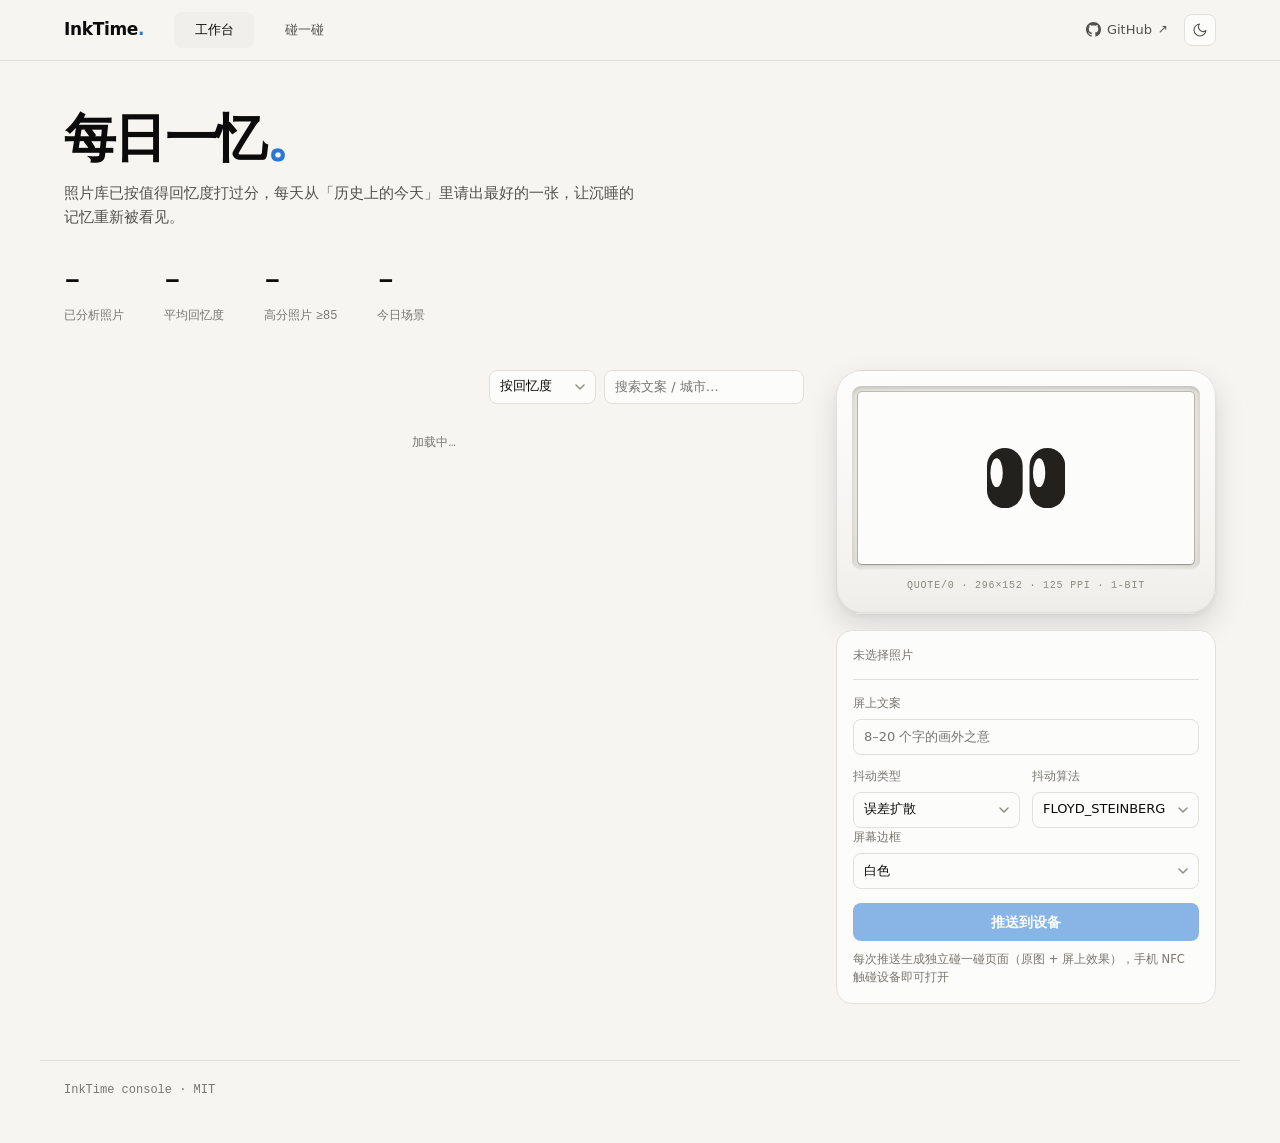
==== templates/index.html @ d5dc0bb8 "feat: 封面持久化 + 每日选片场景化（叠算一个候选，推封面） - photo_scores 加 stack_cover 列；rebuild_stacks 后做封面归一化：   每叠恰好一个封面（" ====
<!DOCTYPE html>
<html lang="zh-Hans">
<head>
<meta charset="UTF-8">
<meta name="viewport" content="width=device-width, initial-scale=1.0">
<title>InkTime · 每日一忆</title>
<link rel="icon" type="image/svg+xml" href="/static/favicon.svg">
<link rel="icon" type="image/png" sizes="32x32" href="/static/favicon-32.png">
<link rel="apple-touch-icon" href="/static/favicon-180.png">
<link rel="stylesheet" href="/static/style.css?v=20261007e">
<script>
  /* 首帧前定主题，避免深色用户看到白闪 */
  (function () {
    var t = localStorage.getItem("inktime-theme");
    if (t !== "light" && t !== "dark") {
      t = matchMedia("(prefers-color-scheme: dark)").matches ? "dark" : "light";
    }
    document.documentElement.dataset.theme = t;
  })();
</script>
</head>
<body>

<header class="topbar">
  <div class="container topbar-inner">
    <div class="topbar-left">
      <div class="brand">InkTime<span class="brand-dot">.</span></div>
      <nav class="nav-tabs">
        <a class="nav-tab active" href="/">工作台</a>
        <a class="nav-tab" href="/latest">碰一碰</a>
      </nav>
    </div>
    <div class="topbar-right">
      <a class="gh-link" href="https://github.com/A11Might/InkTime" target="_blank" rel="noopener" aria-label="GitHub 仓库" title="GitHub 仓库">
        <svg viewBox="0 0 16 16" fill="currentColor" aria-hidden="true"><path d="M8 0C3.58 0 0 3.58 0 8c0 3.54 2.29 6.53 5.47 7.59.4.07.55-.17.55-.38 0-.19-.01-.82-.01-1.49-2.01.37-2.53-.49-2.69-.94-.09-.23-.48-.94-.82-1.13-.28-.15-.68-.52-.01-.53.63-.01 1.08.58 1.23.82.72 1.21 1.87.87 2.33.66.07-.52.28-.87.51-1.07-1.78-.2-3.64-.89-3.64-3.95 0-.87.31-1.59.82-2.15-.08-.2-.36-1.02.08-2.12 0 0 .67-.21 2.2.82.64-.18 1.32-.27 2-.27s1.36.09 2 .27c1.53-1.04 2.2-.82 2.2-.82.44 1.1.16 1.92.08 2.12.51.56.82 1.27.82 2.15 0 3.07-1.87 3.75-3.65 3.95.29.25.54.73.54 1.48 0 1.07-.01 1.93-.01 2.2 0 .21.15.46.55.38A8.01 8.01 0 0 0 16 8c0-4.42-3.58-8-8-8z"/></svg>
        <span>GitHub</span>
        <span class="ext-arrow" aria-hidden="true">↗</span>
      </a>
      <button id="themeToggle" class="theme-toggle" type="button" aria-label="切换深浅色" title="切换深浅色">
        <svg class="icon-moon" viewBox="0 0 24 24" fill="none" stroke="currentColor" stroke-width="1.6" stroke-linecap="round" stroke-linejoin="round" aria-hidden="true">
          <path d="M21 12.79A9 9 0 1 1 11.21 3 7 7 0 0 0 21 12.79z"/>
        </svg>
        <svg class="icon-sun" viewBox="0 0 24 24" fill="none" stroke="currentColor" stroke-width="1.6" stroke-linecap="round" stroke-linejoin="round" aria-hidden="true">
          <circle cx="12" cy="12" r="4"/>
          <path d="M12 2v2M12 20v2M4.93 4.93l1.41 1.41M17.66 17.66l1.41 1.41M2 12h2M20 12h2M4.93 19.07l1.41-1.41M17.66 6.34l1.41-1.41"/>
        </svg>
      </button>
    </div>
  </div>
</header>

<section class="container masthead">
  <h1>每日一忆<span class="tick">。</span></h1>
  <p class="sub">照片库已按值得回忆度打过分，每天从「历史上的今天」里请出最好的一张，让沉睡的记忆重新被看见。</p>
  <div class="metrics">
    <div class="metric"><span class="num mono" id="mTotal">–</span><span class="label">已分析照片</span></div>
    <div class="metric"><span class="num mono" id="mAvg">–</span><span class="label">平均回忆度</span></div>
    <div class="metric"><span class="num mono" id="mHigh">–</span><span class="label">高分照片 <span class="mono">≥85</span></span></div>
    <div class="metric"><span class="num mono" id="mToday">–</span><span class="label">今日场景 <span class="mono" id="mTodayDate"></span></span></div>
  </div>
</section>

<main class="container layout">
  <section class="gallery-col">
    <div class="toolbar">
      <div class="chips" id="typeChips"></div>
      <div class="toolbar-right">
        <select id="sortSel" class="control">
          <option value="memory">按回忆度</option>
          <option value="beauty">按美观度</option>
          <option value="date">按拍摄日期</option>
        </select>
        <input id="searchInput" class="control" type="search" placeholder="搜索文案 / 城市…">
      </div>
    </div>
    <div class="grid" id="grid"></div>
    <div class="grid-foot mono" id="gridFoot" hidden></div>
  </section>

  <aside class="preview-col">
    <div class="device">
      <div class="device-frame">
        <div class="screen screen-idle" id="screenIdle">
          <svg viewBox="0 0 114 88" aria-hidden="true">
            <rect x="0" y="0" width="52" height="88" rx="26"/>
            <rect x="62" y="0" width="52" height="88" rx="26"/>
            <ellipse cx="14" cy="36" rx="9" ry="21" fill="#fcfcfb"/>
            <ellipse cx="76" cy="36" rx="9" ry="21" fill="#fcfcfb"/>
          </svg>
        </div>
        <img id="previewImg" class="screen" alt="墨水屏预览" hidden>
        <div class="screen-flash" id="screenFlash"></div>
      </div>
      <div class="device-meta mono">QUOTE/0 · 296×152 · 125 PPI · 1-BIT</div>
    </div>
    <div class="panel">
      <div class="panel-info mono" id="panelInfo">未选择照片</div>
      <div class="field">
        <label for="captionInput">屏上文案</label>
        <input id="captionInput" class="control" maxlength="30" placeholder="8–20 个字的画外之意">
      </div>
      <div class="field-row">
        <div class="field">
          <label for="ditherTypeSel">抖动类型</label>
          <select id="ditherTypeSel" class="control">
            <option value="DIFFUSION" selected>误差扩散</option>
            <option value="ORDERED">有序抖动</option>
            <option value="NONE">关闭抖动</option>
          </select>
        </div>
        <div class="field" id="kernelField">
          <label for="ditherKernelSel">抖动算法</label>
          <select id="ditherKernelSel" class="control">
            <option value="THRESHOLD">THRESHOLD</option>
            <option value="ATKINSON">ATKINSON</option>
            <option value="BURKES">BURKES</option>
            <option value="FLOYD_STEINBERG" selected>FLOYD_STEINBERG</option>
            <option value="SIERRA2">SIERRA2</option>
            <option value="STUCKI">STUCKI</option>
            <option value="JARVIS_JUDICE_NINKE">JARVIS_JUDICE_NINKE</option>
            <option value="DIFFUSION_ROW">DIFFUSION_ROW</option>
            <option value="DIFFUSION_COLUMN">DIFFUSION_COLUMN</option>
            <option value="DIFFUSION_2D">DIFFUSION_2D</option>
          </select>
          <div class="control control-static mono" id="kernelStatic" hidden></div>
        </div>
      </div>
      <div class="field">
        <label for="borderSel">屏幕边框</label>
        <select id="borderSel" class="control">
          <option value="0">白色</option>
          <option value="1">黑色</option>
        </select>
      </div>
      <button id="pushBtn" class="push-btn" disabled>推送到设备</button>
      <div id="pushMsg" class="push-msg" hidden></div>
      <p class="push-hint">每次推送生成独立碰一碰页面（原图 + 屏上效果），手机 NFC 触碰设备即可打开</p>
    </div>
  </aside>
</main>

<footer class="container footer">
  <span class="mono">InkTime console · MIT</span>
</footer>

<div id="pushMsg" class="toast" hidden></div>

<script src="/static/app.js?v=20261007q"></script>
<script src="/static/theme.js?v=20260920b"></script>
</body>
</html>
---- static/style.css ----
/* InkTime console — 纸墨工程风
   token 取自 dejev.app：暖纸面分层 + 近黑墨字 + 单一蓝强调 + 1px 描边卡片 */

:root {
  --surface-0: #f6f5f2;
  --surface-1: #fcfcfb;
  --surface-2: #f0efec;
  --surface-inset: #eceae5;
  --text-primary: #0b0b0b;
  --text-secondary: #52514e;
  --text-muted: #78766f;
  --accent: #2a78d6;
  --accent-ink: #184f95;
  --accent-wash: #e8f1fd;
  --border-subtle: #e2e0da;
  --border-strong: #cdcac1;
  --radius-card: 16px;
  --radius-lg: 8px;
  --radius-md: 6px;
  --font-sans: "Inter var", Inter, ui-sans-serif, system-ui, -apple-system,
    "Segoe UI", Roboto, "Helvetica Neue", "Noto Sans SC", "PingFang SC",
    "Microsoft YaHei", sans-serif;
  --font-mono: ui-monospace, "SF Mono", "JetBrains Mono", "Fira Code", Menlo,
    Consolas, monospace;
  color-scheme: light dark;
}

/* 跟随系统（未手动选择时）；JS 会把解析结果写到 <html data-theme> */
@media (prefers-color-scheme: dark) {
  :root:not([data-theme="light"]) {
    --surface-0: #121211;
    --surface-1: #1a1a19;
    --surface-2: #222221;
    --surface-inset: #0e0e0d;
    --text-primary: #ffffff;
    --text-secondary: #c3c2b7;
    --text-muted: #918f85;
    --accent: #3987e5;
    --accent-ink: #9ec5f4;
    --accent-wash: #16263a;
    --border-subtle: #2e2e2c;
    --border-strong: #43433f;
  }
}

/* 手动切换：与上方媒体查询里的深色值保持一致 */
:root[data-theme="dark"] {
  --surface-0: #121211;
  --surface-1: #1a1a19;
  --surface-2: #222221;
  --surface-inset: #0e0e0d;
  --text-primary: #ffffff;
  --text-secondary: #c3c2b7;
  --text-muted: #918f85;
  --accent: #3987e5;
  --accent-ink: #9ec5f4;
  --accent-wash: #16263a;
  --border-subtle: #2e2e2c;
  --border-strong: #43433f;
  color-scheme: dark;
}
:root[data-theme="light"] { color-scheme: light; }

* { box-sizing: border-box; }

/* 防止组件的 display 规则覆盖 hidden 属性 */
[hidden] { display: none !important; }

body {
  margin: 0;
  background: var(--surface-0);
  color: var(--text-primary);
  font-family: var(--font-sans);
  font-size: 15px;
  line-height: 1.6;
  -webkit-font-smoothing: antialiased;
  text-rendering: optimizelegibility;
}

.mono { font-family: var(--font-mono); }
.muted { color: var(--text-muted); }
.container { max-width: 1200px; margin: 0 auto; padding: 0 24px; }

/* ---------- topbar ---------- */
.topbar {
  border-bottom: 1px solid var(--border-subtle); background: var(--surface-0);
  padding-top: env(safe-area-inset-top);
}
.topbar-inner { display: flex; align-items: center; justify-content: space-between; height: 60px; }
.brand { font-weight: 700; font-size: 17px; letter-spacing: -0.02em; }
a.brand { color: var(--text-primary); text-decoration: none; }
.brand-dot { color: var(--accent); }
.topbar-right { display: flex; align-items: center; gap: 16px; }
.gh-link {
  display: inline-flex; align-items: center; gap: 6px;
  color: var(--text-secondary); text-decoration: none; font-size: 13px;
}
.gh-link:hover { color: var(--text-primary); }
.gh-link svg { width: 15px; height: 15px; }
.gh-link .ext-arrow { font-size: 12px; line-height: 1; transform: translateY(-1px); }


/* ---------- 深浅色切换 ---------- */
.theme-toggle {
  display: inline-flex; align-items: center; justify-content: center;
  width: 32px; height: 32px; padding: 0; cursor: pointer;
  border: 1px solid var(--border-subtle); border-radius: var(--radius-lg);
  background: var(--surface-1); color: var(--text-secondary);
  transition: border-color 0.15s ease, color 0.15s ease;
}
.theme-toggle:hover { border-color: var(--border-strong); color: var(--text-primary); }
.theme-toggle:focus-visible { border-color: var(--accent); box-shadow: 0 0 0 3px var(--accent-wash); outline: none; }
.theme-toggle svg { width: 16px; height: 16px; }
/* 浅色态显示月亮（点了去深色）；深色态显示太阳 */
.theme-toggle .icon-sun { display: none; }
.theme-toggle[data-resolved="dark"] .icon-sun { display: block; }
.theme-toggle[data-resolved="dark"] .icon-moon { display: none; }

/* ---------- masthead ---------- */
.masthead { padding-top: 48px; }
.masthead h1 {
  margin: 0; font-size: clamp(34px, 5vw, 52px); font-weight: 800;
  letter-spacing: -0.03em; line-height: 1.15;
}
.masthead .tick { color: var(--accent); }
.masthead .sub { margin: 12px 0 0; color: var(--text-secondary); max-width: 580px; font-size: 15px; }
.metrics { display: flex; flex-wrap: wrap; gap: 40px; margin-top: 30px; }
.metric .num { display: block; font-size: 28px; font-weight: 600; letter-spacing: -0.02em; }
.metric .label { display: block; margin-top: 2px; font-size: 12px; color: var(--text-muted); }

/* ---------- 今日选片开关（与每日推送同一落点） ---------- */
.chip-btn.chip-day { border-color: var(--accent); color: var(--accent-ink); }
.chip-btn.chip-day:hover { border-color: var(--accent-ink); color: var(--accent-ink); }
.chip-btn.chip-day.active {
  background: var(--accent); border-color: var(--accent); color: #fff;
}

/* ---------- 布局 ---------- */
.layout { display: grid; grid-template-columns: minmax(0, 1fr) 380px; gap: 32px; align-items: start; margin-top: 44px; }
.preview-col { position: sticky; top: 24px; }

/* ---------- 工具栏 ---------- */
.toolbar { display: flex; align-items: center; justify-content: space-between; gap: 16px; margin-bottom: 16px; flex-wrap: wrap; }
.chips { display: flex; gap: 8px; flex-wrap: wrap; }
.chip-btn {
  font: inherit; font-size: 13px; padding: 5px 12px; cursor: pointer;
  border-radius: 999px; border: 1px solid var(--border-subtle);
  background: transparent; color: var(--text-secondary);
  transition: border-color 0.15s ease, background 0.15s ease, color 0.15s ease;
}
.chip-btn:hover { border-color: var(--border-strong); color: var(--text-primary); }
.chip-btn.active { background: var(--text-primary); color: var(--surface-0); border-color: var(--text-primary); }
.toolbar-right { display: flex; gap: 8px; }
.control {
  font: inherit; font-size: 13px; height: 34px; padding: 0 10px;
  border: 1px solid var(--border-subtle); border-radius: var(--radius-lg);
  background: var(--surface-1); color: var(--text-primary); outline: none;
}
.control:focus { border-color: var(--accent); box-shadow: 0 0 0 3px var(--accent-wash); }
select.control {
  appearance: none; -webkit-appearance: none;
  padding-right: 30px;
  background-image: url("data:image/svg+xml,%3Csvg xmlns='http://www.w3.org/2000/svg' width='10' height='6' viewBox='0 0 10 6'%3E%3Cpath d='M1 1l4 4 4-4' fill='none' stroke='%23918f85' stroke-width='1.5' stroke-linecap='round' stroke-linejoin='round'/%3E%3C/svg%3E");
  background-repeat: no-repeat;
  background-position: right 10px center;
}
#searchInput { width: 200px; }

/* ---------- 画廊（瀑布流：JS 分列保证从左到右阅读，无限滚动分页） ---------- */
.grid { display: flex; gap: 16px; align-items: flex-start; }
.grid-col { flex: 1 1 0; min-width: 0; display: flex; flex-direction: column; gap: 16px; }
.card {
  width: 100%;
  background: var(--surface-1); border: 1px solid var(--border-subtle);
  border-radius: var(--radius-card); overflow: hidden; cursor: pointer;
  transition: border-color 0.15s ease, transform 0.15s ease, box-shadow 0.15s ease;
}
.card:hover { border-color: var(--border-strong); transform: translateY(-2px); box-shadow: 0 1px 3px rgba(11, 11, 11, 0.08); }
.card.selected { border-color: var(--accent); box-shadow: 0 0 0 1px var(--accent); }
.card .thumb { background: var(--surface-2); }
.card .thumb img {
  width: 100%; height: auto; max-height: 460px;  /* 长焦竖图封顶，避免卡片过高 */
  object-fit: cover; display: block;
}
.card-body { padding: 12px 14px 14px; }
.card .caption {
  margin: 0 0 7px; font-size: 13.5px; font-weight: 500; line-height: 1.5;
  white-space: nowrap; overflow: hidden; text-overflow: ellipsis;
}
.card-meta { display: flex; align-items: center; justify-content: space-between; gap: 8px; }
.card-meta .meta { font-size: 11.5px; color: var(--text-muted); overflow: hidden; white-space: nowrap; text-overflow: ellipsis; }
.type-chip {
  font-size: 11px; padding: 3px 9px; border-radius: 999px;
  background: var(--surface-2); color: var(--text-secondary); white-space: nowrap;
}
.empty-note {
  flex: 1;
  padding: 48px 24px; text-align: center;
  color: var(--text-muted); font-size: 13px;
  border: 1px dashed var(--border-subtle); border-radius: var(--radius-card);
}

/* 底部状态条：无限滚动的加载进度 / 到底提示，同时充当滚动哨兵 */
.grid-foot {
  padding: 14px 0 4px; text-align: center;
  font-size: 12px; color: var(--text-muted);
}

/* ---------- 连拍/相似照片叠放（打牌式一叠） ---------- */
.slot { position: relative; }
.deck { position: absolute; inset: 0; z-index: 0; pointer-events: none; display: none; }
.slot.has-stack .deck { display: block; }
.deck::before, .deck::after {
  content: ""; position: absolute; inset: 0;
  background: var(--surface-1);
  border: 1px solid var(--border-subtle);
  border-radius: var(--radius-card);
}
.deck::before { transform: rotate(1.9deg) translate(3px, -2px); }
.deck::after { transform: rotate(-1.5deg) translate(-3px, -3px); }
.slot .card { position: relative; z-index: 1; }
.stack-badge {
  position: absolute; top: 8px; right: 8px; z-index: 2;
  display: none; font-size: 11px; padding: 2px 8px; border-radius: 999px;
  background: rgba(11, 11, 11, 0.55); color: #fff;
}
.card.stacked .stack-badge { display: block; }

/* ---------- 卡牌堆查看器（Swiper Cards 式）：点卡片弹出，拖动/←→ 翻牌 ---------- */
.cardv-modal {
  position: fixed; inset: 0; z-index: 50;
  background: rgba(11, 11, 11, 0.55);
  display: flex; flex-direction: column; align-items: center; justify-content: center;
  gap: 22px; padding: 24px;
}
.cardv-stage {
  position: relative; width: min(820px, 92vw); height: 420px;
  touch-action: none;   /* 拖牌时不触发页面滚动 */
}
.cardv {
  position: absolute; left: 50%; bottom: 46px;
  width: min(320px, 72vw); padding: 0; border: none; background: none; cursor: pointer;
  transform-origin: 50% 100%;
  transition: transform 0.28s ease, opacity 0.28s ease;
  will-change: transform;
}
.cardv.fly { transition: transform 0.3s ease-out, opacity 0.3s ease-out; }
.cardv-inner {
  position: relative;
  display: block;
  border-radius: 16px; overflow: hidden;
  border: 1px solid var(--border-subtle);
  background: var(--surface-1);
  box-shadow: 0 14px 34px rgba(11, 11, 11, 0.32);
}
/* 被选为封面的那张，弹层里挂角标 */
.cardv-cover {
  position: absolute; top: 10px; right: 10px; z-index: 2;
  font-size: 11px; padding: 2px 9px; border-radius: 999px;
  background: rgba(11, 11, 11, 0.55); color: #fff;
}
.cardv img {
  display: block; width: 100%; max-height: 330px; object-fit: cover;
  -webkit-user-drag: none; user-select: none;
}
.cardv-cap {
  display: -webkit-box; -webkit-line-clamp: 2; -webkit-box-orient: vertical;
  overflow: hidden; padding: 9px 12px 10px;
  font-size: 12.5px; line-height: 1.45; text-align: left;
  color: var(--text-secondary);
}
.cardv-info { display: flex; flex-direction: column; gap: 5px; text-align: center; }
.cardv-meta { font-size: 12.5px; color: #f2f1ec; }
.cardv-hint { font-size: 11px; color: #b9b7ad; }

/* ---------- 墨水屏预览（参照实机：白色浮雕外壳 + 灰色渐变玻璃缓冲区） ---------- */
.device {
  background: linear-gradient(180deg, #fdfdfc 0%, #f4f3f0 78%, #eeede9 100%);
  border: 1px solid rgba(11, 11, 11, 0.10);
  border-radius: 26px;
  padding: 15px;
  box-shadow:
    inset 0 1px 0 rgba(255, 255, 255, 0.95),
    inset 0 -1px 2px rgba(20, 18, 12, 0.06),
    0 2px 5px rgba(20, 18, 12, 0.05),
    0 12px 30px rgba(20, 18, 12, 0.13);
}
.device-frame {
  position: relative;
  border-radius: 9px;
  padding: 6px;
  /* 屏幕玻璃的灰色渐晕：靠外壳处最深，向内渐浅，模拟墨水屏的灰边 */
  background: radial-gradient(130% 150% at 50% 42%,
    #f0eee9 0%, #e7e5e0 42%, #d6d4ce 74%, #c1bfb9 100%);
  box-shadow:
    inset 0 2px 4px rgba(20, 18, 12, 0.18),
    inset 0 -1px 2px rgba(255, 255, 255, 0.75);
}
.screen {
  display: block; width: 100%; aspect-ratio: 296 / 152;
  background: #fcfcfb; border-radius: 4px;
  box-shadow: 0 0 0 1px rgba(20, 18, 12, 0.18), 0 1px 2px rgba(20, 18, 12, 0.25);
  image-rendering: pixelated;
}
.screen[hidden] { display: none; }
/* 无照片时的空态：仿官方 Quote/0 的一对小眼睛 */
.screen-idle {
  display: flex; align-items: center; justify-content: center;
}
.screen-idle svg { height: 35%; fill: #22211d; }
.device-meta {
  text-align: center; font-size: 10px; letter-spacing: 0.08em;
  color: #a09e94; padding: 9px 0 2px;
}
.screen-flash.active { animation: eink-refresh 0.55s ease-out; }
@keyframes eink-refresh {
  0%   { background: #ffffff; opacity: 0.95; }
  30%  { background: #d9d9d5; opacity: 0.85; }
  55%  { background: #ffffff; opacity: 0.9; }
  80%  { background: #e4e4e0; opacity: 0.5; }
  100% { opacity: 0; }
}
.device-meta {
  text-align: center; font-size: 10px; letter-spacing: 0.08em;
  color: #8a887e; padding: 8px 0 4px;
}
/* 深色模式：外壳与玻璃缓冲区随之转黑；屏幕内容保持纸白（墨水屏本身即纸白） */
:root[data-theme="dark"] .device {
  background: linear-gradient(180deg, #232322 0%, #1b1b1a 78%, #161615 100%);
  border-color: rgba(255, 255, 255, 0.08);
  box-shadow:
    inset 0 1px 0 rgba(255, 255, 255, 0.06),
    inset 0 -1px 2px rgba(0, 0, 0, 0.45),
    0 2px 5px rgba(0, 0, 0, 0.30),
    0 12px 30px rgba(0, 0, 0, 0.45);
}
:root[data-theme="dark"] .device-frame {
  background: radial-gradient(130% 150% at 50% 42%,
    #2d2d2b 0%, #262625 42%, #1f1f1e 74%, #181817 100%);
  box-shadow:
    inset 0 2px 4px rgba(0, 0, 0, 0.55),
    inset 0 -1px 2px rgba(255, 255, 255, 0.05);
}
:root[data-theme="dark"] .device-meta { color: #807e74; }
@media (prefers-color-scheme: dark) {
  :root:not([data-theme="light"]) .device {
    background: linear-gradient(180deg, #232322 0%, #1b1b1a 78%, #161615 100%);
    border-color: rgba(255, 255, 255, 0.08);
    box-shadow:
      inset 0 1px 0 rgba(255, 255, 255, 0.06),
      inset 0 -1px 2px rgba(0, 0, 0, 0.45),
      0 2px 5px rgba(0, 0, 0, 0.30),
      0 12px 30px rgba(0, 0, 0, 0.45);
  }
  :root:not([data-theme="light"]) .device-frame {
    background: radial-gradient(130% 150% at 50% 42%,
      #2d2d2b 0%, #262625 42%, #1f1f1e 74%, #181817 100%);
    box-shadow:
      inset 0 2px 4px rgba(0, 0, 0, 0.55),
      inset 0 -1px 2px rgba(255, 255, 255, 0.05);
  }
  :root:not([data-theme="light"]) .device-meta { color: #807e74; }
}
.panel {
  margin-top: 16px; padding: 16px;
  background: var(--surface-1); border: 1px solid var(--border-subtle);
  border-radius: var(--radius-card);
}
.field { min-width: 0; }
.field label { display: block; font-size: 12px; color: var(--text-muted); margin-bottom: 6px; }
.field-hint { margin: 6px 0 0; font-size: 11px; color: var(--text-muted); }
.control-static {
  display: flex; align-items: center; height: 36px; padding: 0 10px;
  font-size: 13px; color: var(--text-muted);
  background: var(--surface-2); border: 1px solid var(--border-subtle);
  border-radius: var(--radius-lg);
}
.field .control { width: 100%; height: 36px; }
.field-row { display: grid; grid-template-columns: 1fr 1fr; gap: 12px; margin-top: 12px; }
.push-hint { margin: 10px 0 0; font-size: 11.5px; line-height: 1.55; color: var(--text-muted); }
/* ---------- 推送 ---------- */
.push-btn {
  margin-top: 14px; width: 100%; height: 38px;
  border: none; border-radius: var(--radius-lg);
  background: var(--accent); color: #fff;
  font: inherit; font-size: 14px; font-weight: 600; cursor: pointer;
  transition: background 0.15s ease, opacity 0.15s ease;
}
.push-btn:hover:not(:disabled) { background: var(--accent-ink); }
.push-btn:disabled { opacity: 0.55; cursor: default; }
.push-msg {
  margin-top: 10px; padding: 8px 12px; border-radius: var(--radius-md);
  font-size: 12.5px; line-height: 1.55;
  background: var(--accent-wash); color: var(--accent-ink);
}
.push-msg.error { background: #faeceb; color: #a33a33; }
@media (prefers-color-scheme: dark) {
  :root:not([data-theme="light"]) .push-msg.error { background: #3a2220; color: #e0a49e; }
}
:root[data-theme="dark"] .push-msg.error { background: #3a2220; color: #e0a49e; }
.push-hint { margin: 10px 0 0; font-size: 11.5px; line-height: 1.55; color: var(--text-muted); }
.push-msg a { color: inherit; font-weight: 600; }
.panel-info {
  font-size: 12px; color: var(--text-muted);
  padding-bottom: 12px; margin-bottom: 14px; border-bottom: 1px solid var(--border-subtle);
}

/* ---------- 碰一碰页面（手机 NFC 打开，展示原图） ---------- */
.tap-body {
  min-height: 100vh; min-height: 100dvh;
  display: flex; flex-direction: column;
  -webkit-tap-highlight-color: transparent;
}
.tap-main {
  flex: 1; width: 100%; max-width: 620px; margin: 0 auto;
  padding: 18px 16px calc(36px + env(safe-area-inset-bottom));
  display: flex; flex-direction: column; gap: 18px;
}
/* 照片框宽度 = min(列宽, 72vh × 宽高比)：竖图被限高时框随图收窄，整块内容水平居中 */
.tap-figure { margin: 0; display: flex; flex-direction: column; align-items: center; }
.tap-photo {
  width: var(--pw); aspect-ratio: var(--ar);
  background: var(--surface-2); border-radius: var(--radius-card); overflow: hidden;
}
.tap-photo img { display: block; width: 100%; height: 100%; object-fit: cover; }
.tap-info { width: var(--pw); display: flex; flex-direction: column; gap: 10px; margin-top: 18px; }
.tap-caption { margin: 0; font-size: 20px; font-weight: 700; letter-spacing: -0.01em; line-height: 1.45; }
.tap-meta { display: flex; flex-wrap: wrap; gap: 4px 14px; font-size: 13px; color: var(--text-secondary); }
@media (max-width: 480px) {
  .tap-main { padding: 14px 14px calc(28px + env(safe-area-inset-bottom)); gap: 16px; }
  .tap-caption { font-size: 18px; }
}

/* ---------- footer ---------- */
.footer {
  margin-top: 56px; padding-top: 20px; padding-bottom: 44px;
  border-top: 1px solid var(--border-subtle);
  display: flex; justify-content: space-between; gap: 12px; flex-wrap: wrap;
  font-size: 12px; color: var(--text-muted);
}

/* ---------- 响应式 ---------- */
@media (max-width: 960px) {
  .layout { grid-template-columns: 1fr; gap: 24px; margin-top: 32px; }
  .preview-col { position: static; order: -1; }
  .device { max-width: 480px; margin: 0 auto; }
  .panel { max-width: 480px; margin: 16px auto 0; }
  .masthead { padding-top: 32px; }
  .metrics { gap: 24px; }
  #searchInput { width: 100%; }
  .toolbar-right { width: 100%; }
  .nav-tabs { margin-left: 10px; gap: 2px; }
  .nav-tab { padding: 5px 10px; font-size: 12.5px; }
  .toolbar-right .control { flex: 1; }
  .grid, .grid-col { gap: 12px; }
  .card .thumb img { max-height: 420px; }
}

/* 面板里的推送历史行 */
.push-history { display: block; margin-top: 3px; }
/* ---------- 导入分析页 ---------- */
.analyze-main { margin-top: 44px; padding-bottom: 40px; }
.dropzone {
  border: 1.5px dashed var(--border-strong); border-radius: var(--radius-card);
  padding: 52px 24px; text-align: center; cursor: pointer;
  background: var(--surface-1);
  transition: border-color 0.15s ease, background 0.15s ease;
}
.dropzone:hover, .dropzone.dragover {
  border-color: var(--accent); background: var(--accent-wash);
}
.dz-icon { width: 34px; height: 34px; color: var(--text-muted); }
.dz-title { margin: 12px 0 4px; font-size: 15px; }
.dz-browse { color: var(--accent); cursor: pointer; }
.dz-sub { margin: 0; font-size: 12px; color: var(--text-muted); }

.analyze-bar {
  display: flex; align-items: center; justify-content: flex-end; gap: 16px;
  margin-top: 18px; font-size: 12.5px;
}
.analyze-btn { width: auto; padding: 0 24px; margin-top: 0; }

.queue { display: flex; flex-direction: column; gap: 12px; }
.queue-item {
  display: flex; gap: 14px; padding: 14px;
  background: var(--surface-1); border: 1px solid var(--border-subtle);
  border-radius: var(--radius-card);
}
.qthumb {
  width: 88px; height: 66px; flex: none; border-radius: var(--radius-md);
  overflow: hidden; background: var(--surface-2);
  display: flex; align-items: center; justify-content: center;
}
.qthumb img { width: 100%; height: 100%; object-fit: cover; display: block; }
.qthumb-ext { font-size: 12px; color: var(--text-muted); }
.q-body { flex: 1; min-width: 0; }
.q-top { display: flex; align-items: center; justify-content: space-between; gap: 10px; }
.q-name { font-size: 13px; font-weight: 500; overflow: hidden; white-space: nowrap; text-overflow: ellipsis; }
.status-chip.st-analyzing { background: var(--accent-wash); color: var(--accent-ink); }
.status-chip.st-done { background: var(--accent-wash); color: var(--accent-ink); }
.status-chip.st-error { background: #faeceb; color: #a33a33; }
:root[data-theme="dark"] .status-chip.st-error { background: #3a2220; color: #e0a49e; }
.q-result { margin-top: 10px; }
.q-caption { margin: 0; font-size: 15px; font-weight: 600; }
.q-chips { display: flex; flex-wrap: wrap; gap: 8px; margin-top: 8px; }
.score-chip {
  font-size: 11px; padding: 2px 9px; border-radius: 999px;
  background: var(--surface-2); color: var(--text-secondary);
}
.q-reason { margin: 8px 0 0; font-size: 12px; line-height: 1.6; color: var(--text-muted); }

/* ---------- 顶栏 tab 导航（与品牌同排） ---------- */
.topbar-left { display: flex; align-items: center; }
.nav-tabs { display: flex; gap: 10px; margin-left: 30px; }
.nav-tab {
  font: inherit; font-size: 13px; padding: 8px 14px; border-radius: var(--radius-lg);
  min-width: 80px; text-align: center;
  color: var(--text-secondary); text-decoration: none;
  transition: background 0.15s ease, color 0.15s ease;
}
.nav-tab:hover { color: var(--text-primary); }
.nav-tab.active { background: var(--surface-2); color: var(--text-primary); }


/* 分析队列状态标签 */
.status-chip {
  font-size: 12px; padding: 4px 10px; border-radius: 999px;
  background: var(--surface-2); border: 1px solid var(--border-subtle);
  color: var(--text-secondary);
}

/* ---------- 移动端适配 ---------- */
@media (max-width: 640px) {
  /* 手机端隐藏 GitHub 入口 */
  .gh-link { display: none; }
  .topbar-left { flex: 1; min-width: 0; }
  /* tab 条横向滑动，不换行不挤压 */
  .nav-tabs {
    margin-left: 12px;
    overflow-x: auto;
    flex-wrap: nowrap;
    scrollbar-width: none;
    -webkit-overflow-scrolling: touch;
  }
  .nav-tabs::-webkit-scrollbar { display: none; }
  .nav-tab { white-space: nowrap; padding: 6px 12px; font-size: 13px; }
  .topbar-inner { height: 52px; }
}

/* 小屏：禁止网格列被内容撑破，宽度一律收敛到屏内 */
@media (max-width: 640px) {
  .container { padding-left: 16px; padding-right: 16px; }
  .layout > * { min-width: 0; max-width: 100%; }
  .device, .panel { max-width: 100%; }
  .toolbar-right { max-width: 100%; }
  #searchInput { width: 100%; min-width: 0; }
}

/* 碰一碰页页脚：复用 .footer，撑满整行（宽 100% 抵消 flex 下的居中收缩） */
.tap-footer { width: 100%; margin-top: 0; padding-bottom: calc(28px + env(safe-area-inset-bottom)); }
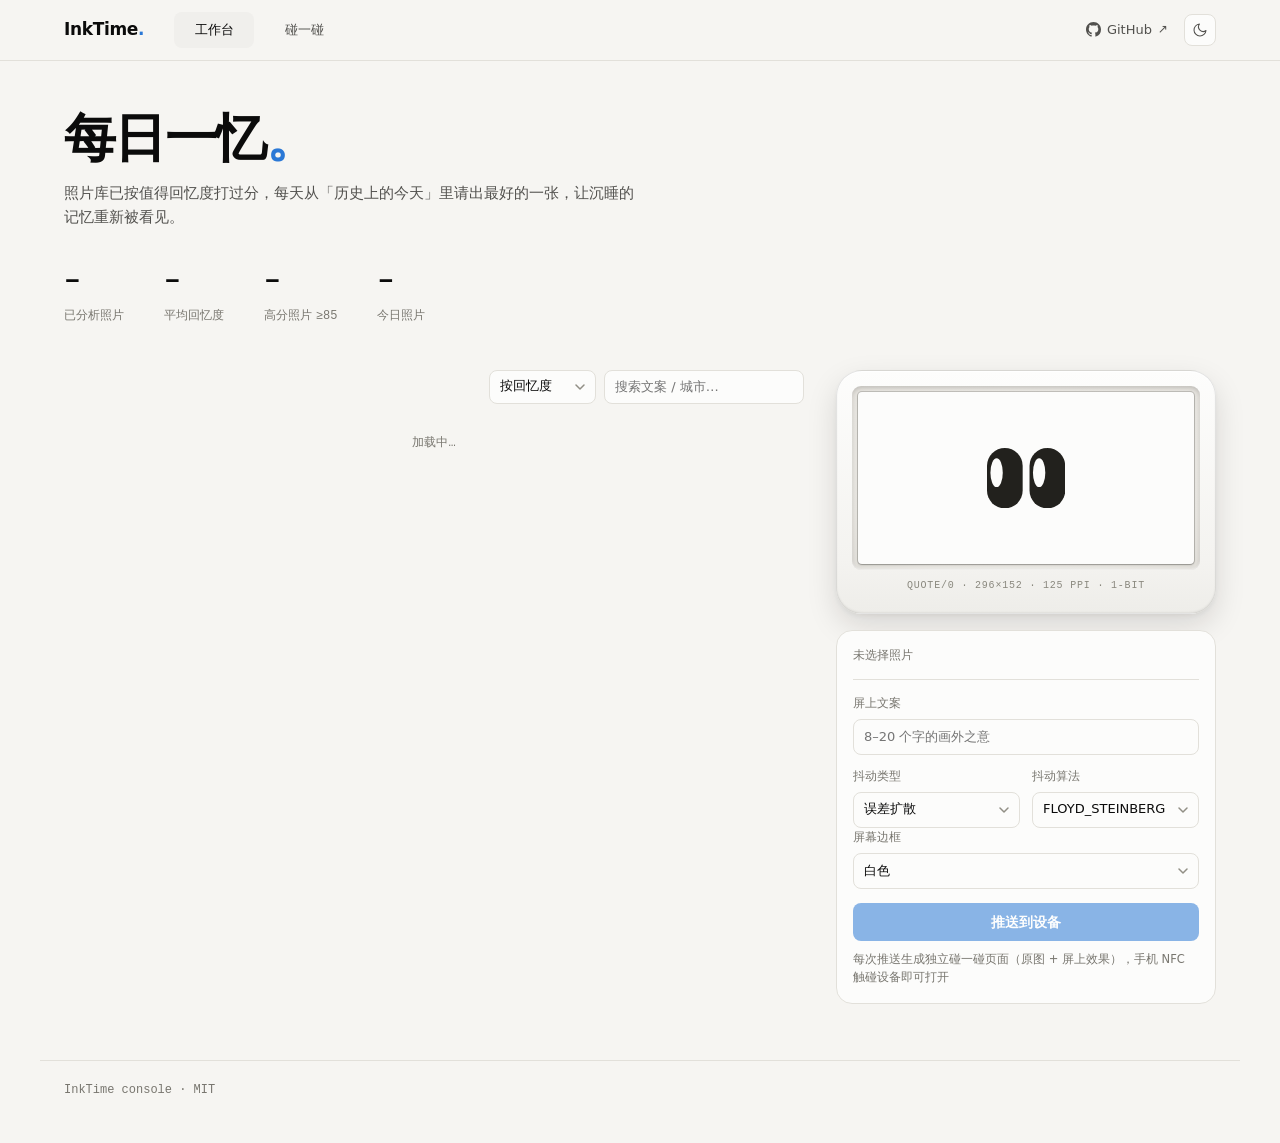
==== commit 6a6d59d6: "fix: 今日选片计数改为今日照片数（叠算一张），不看推送阈值 之前显示的是达标场景数（回忆分≥70），与画廊看到的对不上。 现在按展示单位计：当天照片按 stack_id 归组，叠算一张， 与画廊卡" ====
--- a/templates/index.html
+++ b/templates/index.html
@@ -56,7 +56,7 @@
     <div class="metric"><span class="num mono" id="mTotal">–</span><span class="label">已分析照片</span></div>
     <div class="metric"><span class="num mono" id="mAvg">–</span><span class="label">平均回忆度</span></div>
     <div class="metric"><span class="num mono" id="mHigh">–</span><span class="label">高分照片 <span class="mono">≥85</span></span></div>
-    <div class="metric"><span class="num mono" id="mToday">–</span><span class="label">今日场景 <span class="mono" id="mTodayDate"></span></span></div>
+    <div class="metric"><span class="num mono" id="mToday">–</span><span class="label">今日照片 <span class="mono" id="mTodayDate"></span></span></div>
   </div>
 </section>
 
@@ -145,7 +145,7 @@
 
 <div id="pushMsg" class="toast" hidden></div>
 
-<script src="/static/app.js?v=20261007q"></script>
+<script src="/static/app.js?v=20261007u"></script>
 <script src="/static/theme.js?v=20260920b"></script>
 </body>
 </html>
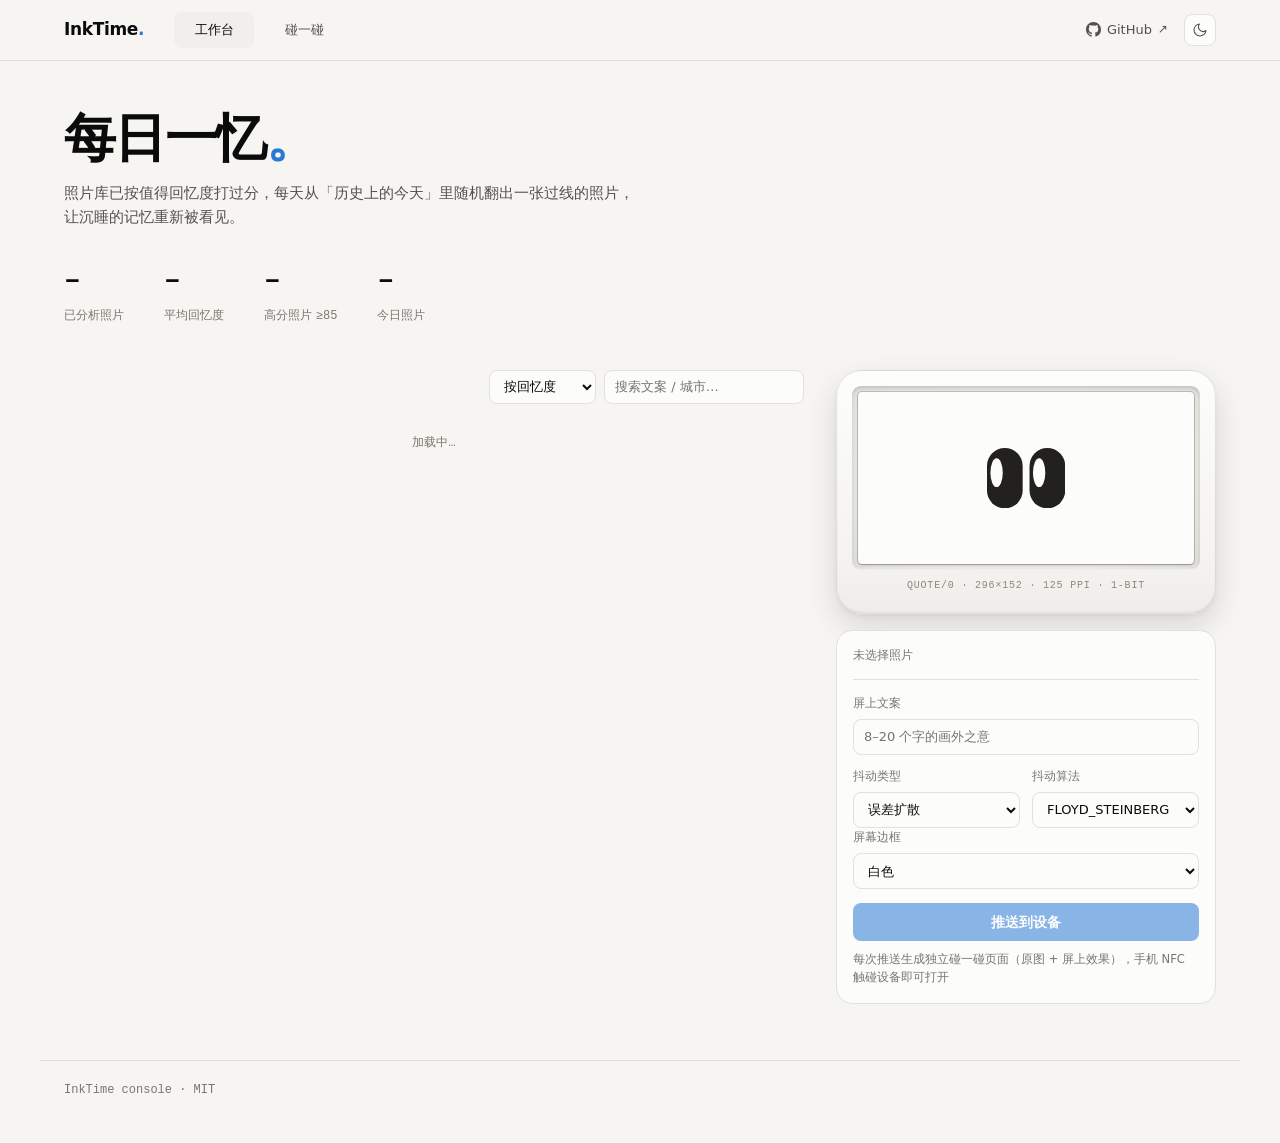
==== commit 16953faa: "refactor: 选片重构为上游式纯随机（单张、无推送记忆），消融清理废弃代码 - daily_push.py 重写：从今天往前找第一个有达标照片的日子（跨年，最多回退   一年），当天达标照片里随" ====
--- a/templates/index.html
+++ b/templates/index.html
@@ -51,7 +51,7 @@
 
 <section class="container masthead">
   <h1>每日一忆<span class="tick">。</span></h1>
-  <p class="sub">照片库已按值得回忆度打过分，每天从「历史上的今天」里请出最好的一张，让沉睡的记忆重新被看见。</p>
+  <p class="sub">照片库已按值得回忆度打过分，每天从「历史上的今天」里随机翻出一张过线的照片，让沉睡的记忆重新被看见。</p>
   <div class="metrics">
     <div class="metric"><span class="num mono" id="mTotal">–</span><span class="label">已分析照片</span></div>
     <div class="metric"><span class="num mono" id="mAvg">–</span><span class="label">平均回忆度</span></div>
@@ -143,8 +143,6 @@
   <span class="mono">InkTime console · MIT</span>
 </footer>
 
-<div id="pushMsg" class="toast" hidden></div>
-
 <script src="/static/app.js?v=20261007u"></script>
 <script src="/static/theme.js?v=20260920b"></script>
 </body>
--- a/static/style.css
+++ b/static/style.css
@@ -78,7 +78,6 @@
 }
 
 .mono { font-family: var(--font-mono); }
-.muted { color: var(--text-muted); }
 .container { max-width: 1200px; margin: 0 auto; padding: 0 24px; }
 
 /* ---------- topbar ---------- */
@@ -99,7 +98,6 @@
 .gh-link svg { width: 15px; height: 15px; }
 .gh-link .ext-arrow { font-size: 12px; line-height: 1; transform: translateY(-1px); }
 
-
 /* ---------- 深浅色切换 ---------- */
 .theme-toggle {
   display: inline-flex; align-items: center; justify-content: center;
@@ -157,13 +155,6 @@
   background: var(--surface-1); color: var(--text-primary); outline: none;
 }
 .control:focus { border-color: var(--accent); box-shadow: 0 0 0 3px var(--accent-wash); }
-select.control {
-  appearance: none; -webkit-appearance: none;
-  padding-right: 30px;
-  background-image: url("data:image/svg+xml,%3Csvg xmlns='http://www.w3.org/2000/svg' width='10' height='6' viewBox='0 0 10 6'%3E%3Cpath d='M1 1l4 4 4-4' fill='none' stroke='%23918f85' stroke-width='1.5' stroke-linecap='round' stroke-linejoin='round'/%3E%3C/svg%3E");
-  background-repeat: no-repeat;
-  background-position: right 10px center;
-}
 #searchInput { width: 200px; }
 
 /* ---------- 画廊（瀑布流：JS 分列保证从左到右阅读，无限滚动分页） ---------- */
@@ -368,7 +359,6 @@
 }
 .field { min-width: 0; }
 .field label { display: block; font-size: 12px; color: var(--text-muted); margin-bottom: 6px; }
-.field-hint { margin: 6px 0 0; font-size: 11px; color: var(--text-muted); }
 .control-static {
   display: flex; align-items: center; height: 36px; padding: 0 10px;
   font-size: 13px; color: var(--text-muted);
@@ -456,59 +446,6 @@
   .card .thumb img { max-height: 420px; }
 }
 
-/* 面板里的推送历史行 */
-.push-history { display: block; margin-top: 3px; }
-/* ---------- 导入分析页 ---------- */
-.analyze-main { margin-top: 44px; padding-bottom: 40px; }
-.dropzone {
-  border: 1.5px dashed var(--border-strong); border-radius: var(--radius-card);
-  padding: 52px 24px; text-align: center; cursor: pointer;
-  background: var(--surface-1);
-  transition: border-color 0.15s ease, background 0.15s ease;
-}
-.dropzone:hover, .dropzone.dragover {
-  border-color: var(--accent); background: var(--accent-wash);
-}
-.dz-icon { width: 34px; height: 34px; color: var(--text-muted); }
-.dz-title { margin: 12px 0 4px; font-size: 15px; }
-.dz-browse { color: var(--accent); cursor: pointer; }
-.dz-sub { margin: 0; font-size: 12px; color: var(--text-muted); }
-
-.analyze-bar {
-  display: flex; align-items: center; justify-content: flex-end; gap: 16px;
-  margin-top: 18px; font-size: 12.5px;
-}
-.analyze-btn { width: auto; padding: 0 24px; margin-top: 0; }
-
-.queue { display: flex; flex-direction: column; gap: 12px; }
-.queue-item {
-  display: flex; gap: 14px; padding: 14px;
-  background: var(--surface-1); border: 1px solid var(--border-subtle);
-  border-radius: var(--radius-card);
-}
-.qthumb {
-  width: 88px; height: 66px; flex: none; border-radius: var(--radius-md);
-  overflow: hidden; background: var(--surface-2);
-  display: flex; align-items: center; justify-content: center;
-}
-.qthumb img { width: 100%; height: 100%; object-fit: cover; display: block; }
-.qthumb-ext { font-size: 12px; color: var(--text-muted); }
-.q-body { flex: 1; min-width: 0; }
-.q-top { display: flex; align-items: center; justify-content: space-between; gap: 10px; }
-.q-name { font-size: 13px; font-weight: 500; overflow: hidden; white-space: nowrap; text-overflow: ellipsis; }
-.status-chip.st-analyzing { background: var(--accent-wash); color: var(--accent-ink); }
-.status-chip.st-done { background: var(--accent-wash); color: var(--accent-ink); }
-.status-chip.st-error { background: #faeceb; color: #a33a33; }
-:root[data-theme="dark"] .status-chip.st-error { background: #3a2220; color: #e0a49e; }
-.q-result { margin-top: 10px; }
-.q-caption { margin: 0; font-size: 15px; font-weight: 600; }
-.q-chips { display: flex; flex-wrap: wrap; gap: 8px; margin-top: 8px; }
-.score-chip {
-  font-size: 11px; padding: 2px 9px; border-radius: 999px;
-  background: var(--surface-2); color: var(--text-secondary);
-}
-.q-reason { margin: 8px 0 0; font-size: 12px; line-height: 1.6; color: var(--text-muted); }
-
 /* ---------- 顶栏 tab 导航（与品牌同排） ---------- */
 .topbar-left { display: flex; align-items: center; }
 .nav-tabs { display: flex; gap: 10px; margin-left: 30px; }
@@ -520,14 +457,6 @@
 }
 .nav-tab:hover { color: var(--text-primary); }
 .nav-tab.active { background: var(--surface-2); color: var(--text-primary); }
-
-
-/* 分析队列状态标签 */
-.status-chip {
-  font-size: 12px; padding: 4px 10px; border-radius: 999px;
-  background: var(--surface-2); border: 1px solid var(--border-subtle);
-  color: var(--text-secondary);
-}
 
 /* ---------- 移动端适配 ---------- */
 @media (max-width: 640px) {
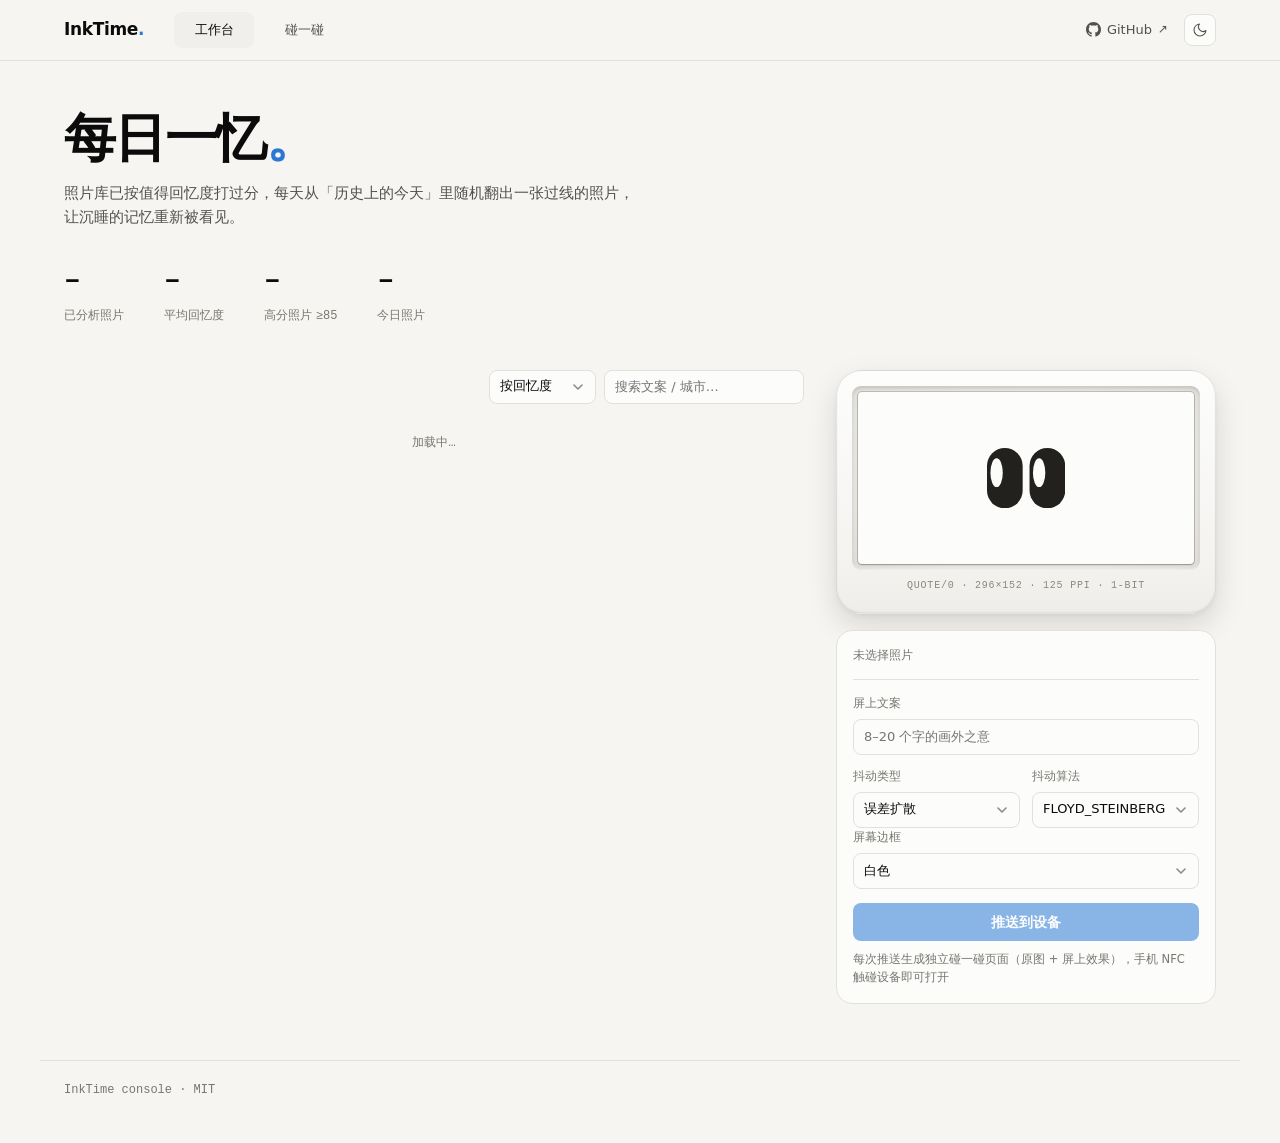
==== commit 68e83f48: "fix: 下拉框自绘箭头，往里收 12px（原生箭头贴边太靠右）" ====
--- a/templates/index.html
+++ b/templates/index.html
@@ -7,7 +7,7 @@
 <link rel="icon" type="image/svg+xml" href="/static/favicon.svg">
 <link rel="icon" type="image/png" sizes="32x32" href="/static/favicon-32.png">
 <link rel="apple-touch-icon" href="/static/favicon-180.png">
-<link rel="stylesheet" href="/static/style.css?v=20261007e">
+<link rel="stylesheet" href="/static/style.css?v=20261011a">
 <script>
   /* 首帧前定主题，避免深色用户看到白闪 */
   (function () {
--- a/static/style.css
+++ b/static/style.css
@@ -157,6 +157,16 @@
 .control:focus { border-color: var(--accent); box-shadow: 0 0 0 3px var(--accent-wash); }
 #searchInput { width: 200px; }
 
+/* 下拉框自绘箭头：原生箭头贴着右边缘，往里收 12px 更透气 */
+select.control {
+  appearance: none;
+  -webkit-appearance: none;
+  padding-right: 30px;
+  background-image: url("data:image/svg+xml;charset=utf-8,%3Csvg xmlns='http://www.w3.org/2000/svg' width='10' height='6' viewBox='0 0 10 6'%3E%3Cpath d='M1 1l4 4 4-4' fill='none' stroke='%23888a8d' stroke-width='1.6' stroke-linecap='round' stroke-linejoin='round'/%3E%3C/svg%3E");
+  background-repeat: no-repeat;
+  background-position: right 12px center;
+}
+
 /* ---------- 画廊（瀑布流：JS 分列保证从左到右阅读，无限滚动分页） ---------- */
 .grid { display: flex; gap: 16px; align-items: flex-start; }
 .grid-col { flex: 1 1 0; min-width: 0; display: flex; flex-direction: column; gap: 16px; }
